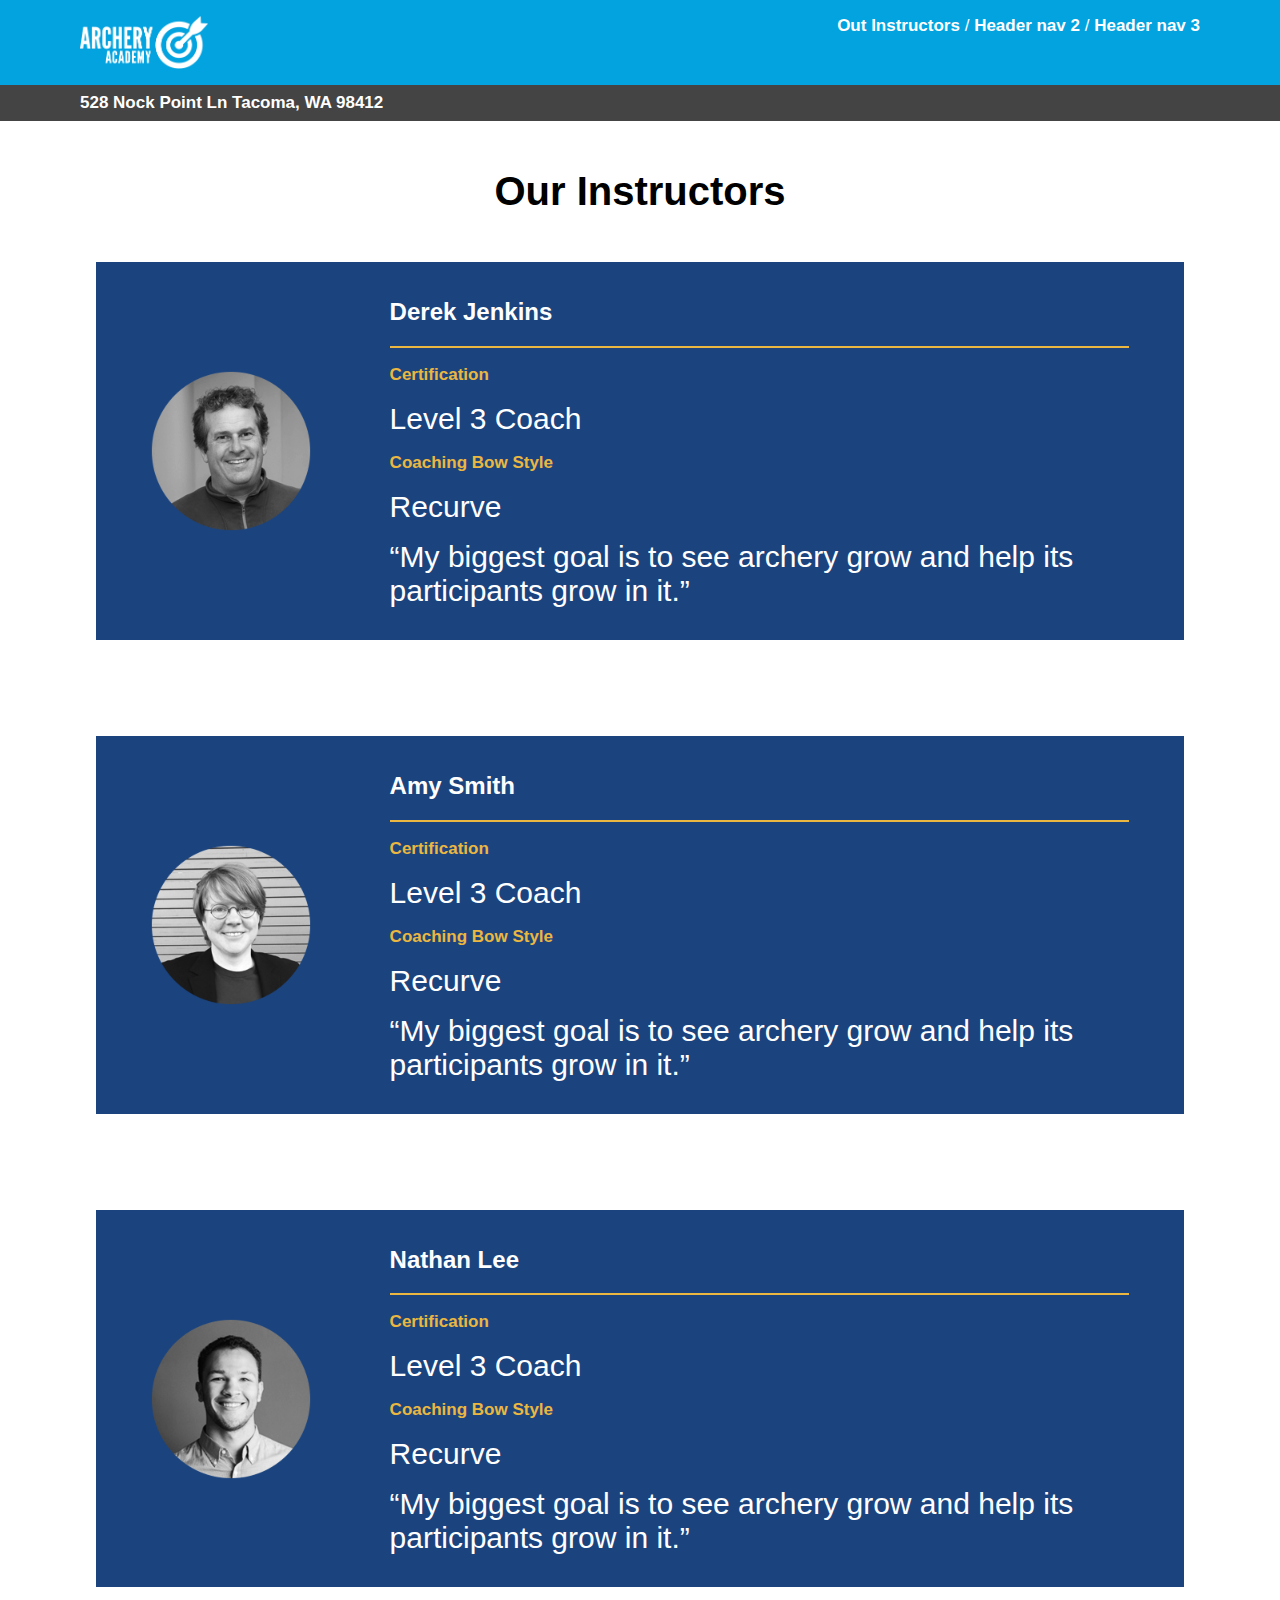
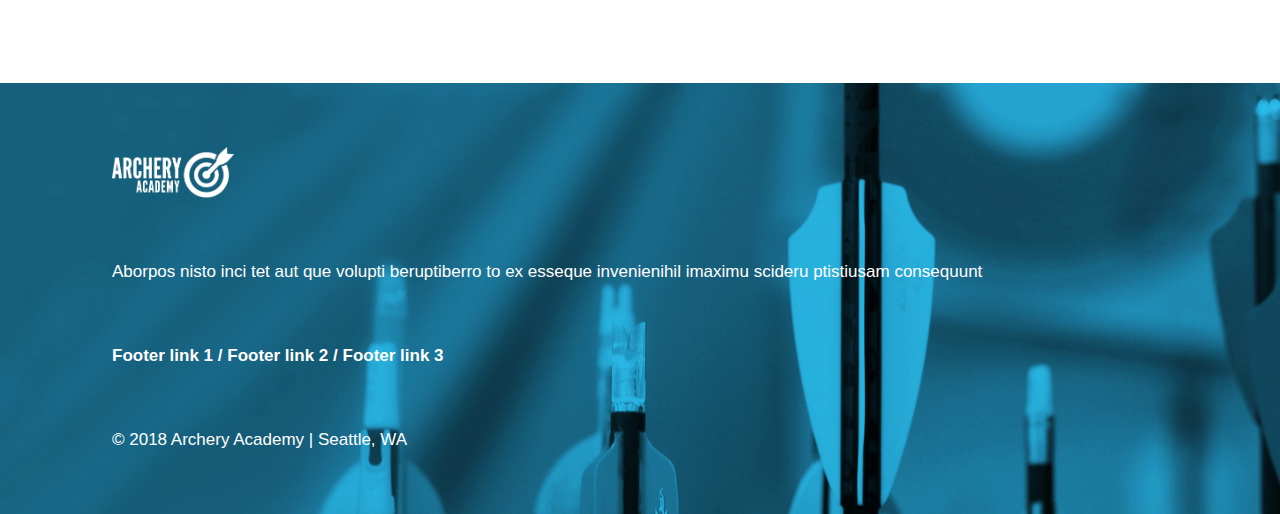
==== instructors.html @ af5391a8 "Added Instructors Page" ====
<!DOCTYPE html>
<html lang="en" dir="ltr">
  <head>
    <meta charset="utf-8">
    <title>Archery Academy</title>
    <link rel="stylesheet" href="styles/style.css">
  </head>
  <body>

    <header>
      <nav>
        <img class="logo" src="images/archeryAcademy-logo-white.png" alt="white logo with text on the left that states Archery Academy and on the right a white arrow stuck inside a white target">
        <ul>
          <li><a href="instructors.html">
              <h3>Out Instructors</h3>
            </a></li>
          <li><a href="#">
              <h3>Header nav 2</h3>
            </a></li>
          <li><a href="#">
              <h3>Header nav 3</h3>
            </a></li>
        </ul>
      </nav>

      <section id="address">
        <h3>528 Nock Point Ln Tacoma, WA 98412</h3>
      </section>
    </header>

    <section class="instructors">
    <h1>Our Instructors</h1>
    <section class="instructor">
      <img src="images/instructor-bio-image1.png" alt="Circular Image of Derek Jenkins">
      <article class="instructor-description">
        <h2>Derek Jenkins</h2>
        <hr>
        <article class="instructor-fact">
          <h3>Certification</h3>
          <p class="callout">Level 3 Coach</p>
        </article>
        <article class="instructor-fact">
          <h3>Coaching Bow Style</h3>
          <p class="callout">Recurve</p>
        </article>
        <article class="instructor-fact">
          <blockquote>My biggest goal is to see archery grow and help its participants grow in it.</blockquote>
        </article>

      </article>
    </section>

    <section class="instructor">
      <img src="images/instructor-bio-image2.png" alt="Circular Image of Derek Jenkins">
      <article class="instructor-description">
        <h2>Amy Smith</h2>
        <hr>
        <article class="instructor-fact">
          <h3>Certification</h3>
          <p class="callout">Level 3 Coach</p>
        </article>
        <article class="instructor-fact">
          <h3>Coaching Bow Style</h3>
          <p class="callout">Recurve</p>
        </article>
        <article class="instructor-fact">
          <blockquote>My biggest goal is to see archery grow and help its participants grow in it.</blockquote>
        </article>

      </article>
    </section>

    <section class="instructor">
      <img src="images/instructor-bio-image3.png" alt="Circular Image of Derek Jenkins">
      <article class="instructor-description">
        <h2>Nathan Lee</h2>
        <hr>
        <article class="instructor-fact">
          <h3>Certification</h3>
          <p class="callout">Level 3 Coach</p>
        </article>
        <article class="instructor-fact">
          <h3>Coaching Bow Style</h3>
          <p class="callout">Recurve</p>
        </article>
        <article class="instructor-fact">
          <blockquote>My biggest goal is to see archery grow and help its participants grow in it.</blockquote>
        </article>

      </article>
    </section>
  </section>

    <footer>
      <img src="images/archeryAcademy-logo-white.png" alt="white logo with text on the left that states Archery Academy and on the right a white arrow stuck inside a white target">
      <p>Aborpos nisto inci tet aut que volupti beruptiberro to ex esseque invenienihil imaximu scideru ptistiusam consequunt</p>
      <nav>
        <ul>
          <li><a href="#">Footer link 1</a></li>
          <li><a href="#">Footer link 2</a></li>
          <li><a href="#">Footer link 3</a></li>
        </ul>
      </nav>
      <p>&copy; 2018 Archery Academy | Seattle, WA</p>
    </footer>
  </body>
</html>
---- styles/style.css ----
body {
  font-family: Arial;
  font-style: regular;
  font-size: 17px;
  margin: 0;
  padding: 0;
}

h1 {
  font-family: Arial;
  font-style: bold;
  font-size: 40px;
  margin: 0;
}

h2 {
  font-family: Arial;
  font-style: bold;
  font-size: 24px;
}

h3 {
  font-family: Arial;
  font-style: bold;
  font-size: 17px;
}

blockquote, .callout {
  font-family: Arial;
  font-size: 30px;
  margin: 0;
}

blockquote::before {
  content: open-quote;
}

blockquote::after {
  content: close-quote;
}


header nav {
  background-color: rgb(3, 163, 223);
  display: flex;
  flex-flow: row nowrap;
  justify-content: space-between;
  align-items: flex-start;
}

header nav ul {
  margin: 1rem 5rem;
}

nav ul li{
  list-style: none;
  display: inline;
}

nav ul li h3 {
  display: inline;
}

nav ul li:after {
  color: white;
  content: " / ";
}

nav ul li:last-child:after {
  color: white;
  content: "";
}

nav ul li a {
  text-decoration: none;
  color: white;
}

nav img {
  width: 10%;
  margin: 1rem 5rem;
}

#address h3 {
  margin:0;
  padding: 0.5rem 5rem;
}

#address {
  background-color: rgb(68, 68 ,68);
  color: white;
}

.main-content {
  display: flex;
  flex-flow: row wrap;
  justify-content: space-around;
  margin: 3rem;
}

.description {
  width: 40%;
}

.instructors {
  clear: both;
}

aside {
  width: 25%;
  border-top: 15px solid rgb(3, 163, 223);
  color: rgb(3, 163, 223);
}

aside hr {
  background-color: rgb(3, 163, 223);
  height: 1px;
  border: none;
}


.instructors {
  display: flex;
  flex-flow: column nowrap;
  justify-content: center;
  align-items: center;
  margin: 3rem;
}

.instructor {
  display: flex;
  flex-flow: row wrap;
  justify-content: space-around;
  background-color: rgb(27, 68, 127);
  margin: 3rem;
  padding: 1rem;
}

.instructor img {
  width: 10rem;
  height: 10rem;
  align-self: center;
}

.instructor-description {
  color: white;
}

.instructor-description {
  width: 70%;
}

.instructor-description hr {
  background-color: rgb(236, 183, 64);
  border: none;
  height: 2px;
}

.instructor-description h3 {
  color: rgb(236, 183, 64);
}

.instructor-fact {
  margin: 1rem 0rem;
}

footer {
  clear: both;
  background-image: url("../images/footerImage.jpg");
  display: flex;
  flex-flow: column nowrap;
  justify-content: space-around;
  align-items: flex-start;
  color: white;
  padding: 2rem;
}

footer img {
  width: 10%;
}

footer ul {
  margin: 0;
  padding: 0;
  font-weight: bold;
}

footer > * {
  margin: 2rem 5rem;
}

.quote {
  display: flex;
  flex-flow: row wrap;
  justify-content: center;
  align-items: center;
  text-align: center;
  margin: 10rem;
}

.quote blockquote{
  width: 60%;
}
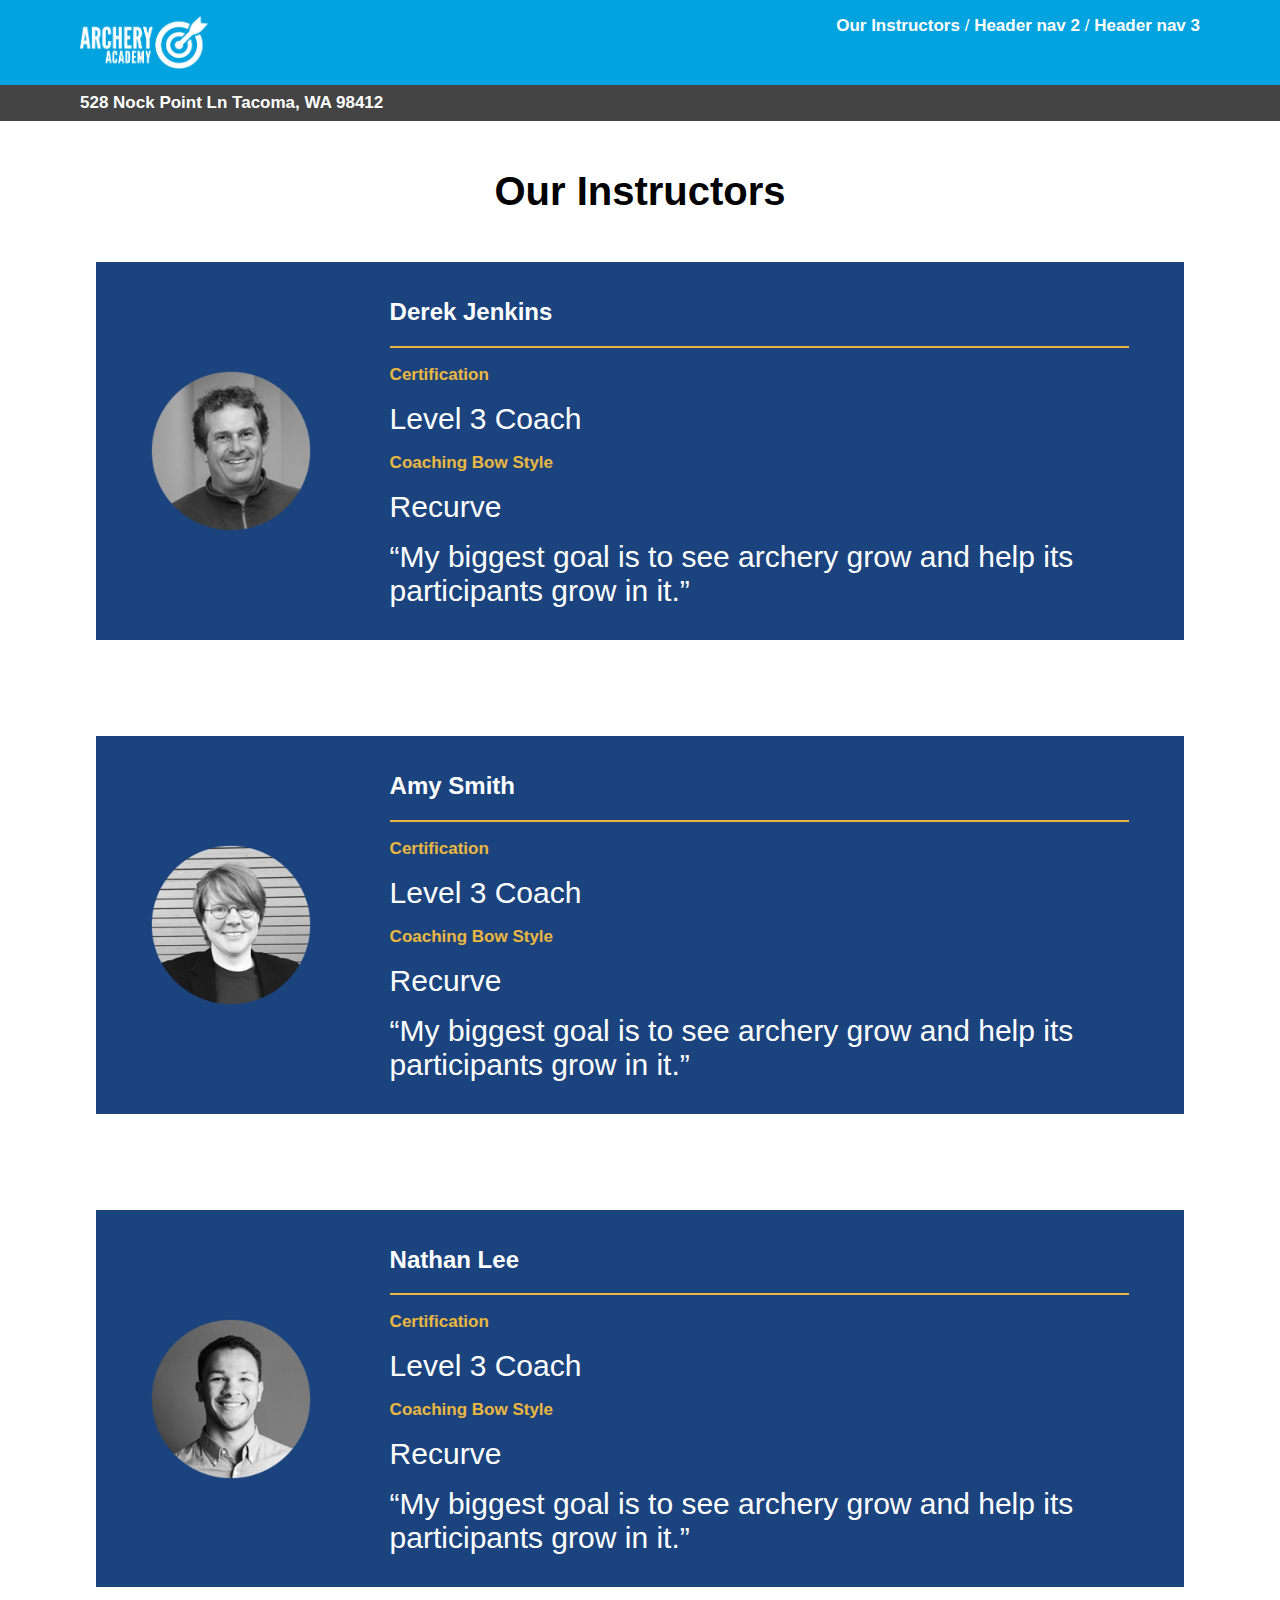
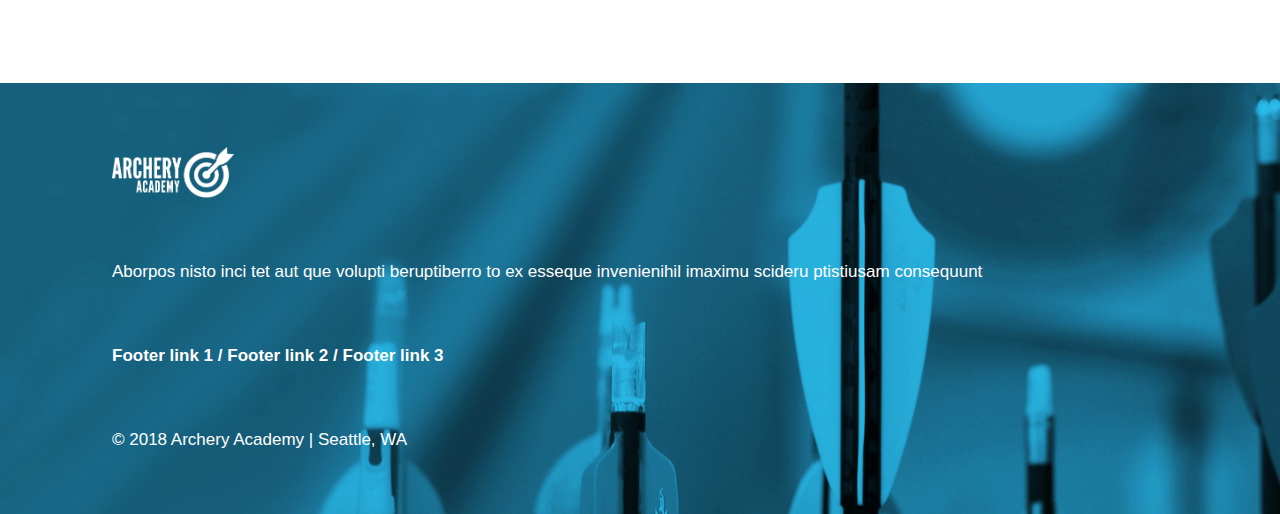
==== commit 9d63ea7b: "Spelling Errors Fixed" ====
--- a/instructors.html
+++ b/instructors.html
@@ -12,7 +12,7 @@
         <img class="logo" src="images/archeryAcademy-logo-white.png" alt="white logo with text on the left that states Archery Academy and on the right a white arrow stuck inside a white target">
         <ul>
           <li><a href="instructors.html">
-              <h3>Out Instructors</h3>
+              <h3>Our Instructors</h3>
             </a></li>
           <li><a href="#">
               <h3>Header nav 2</h3>
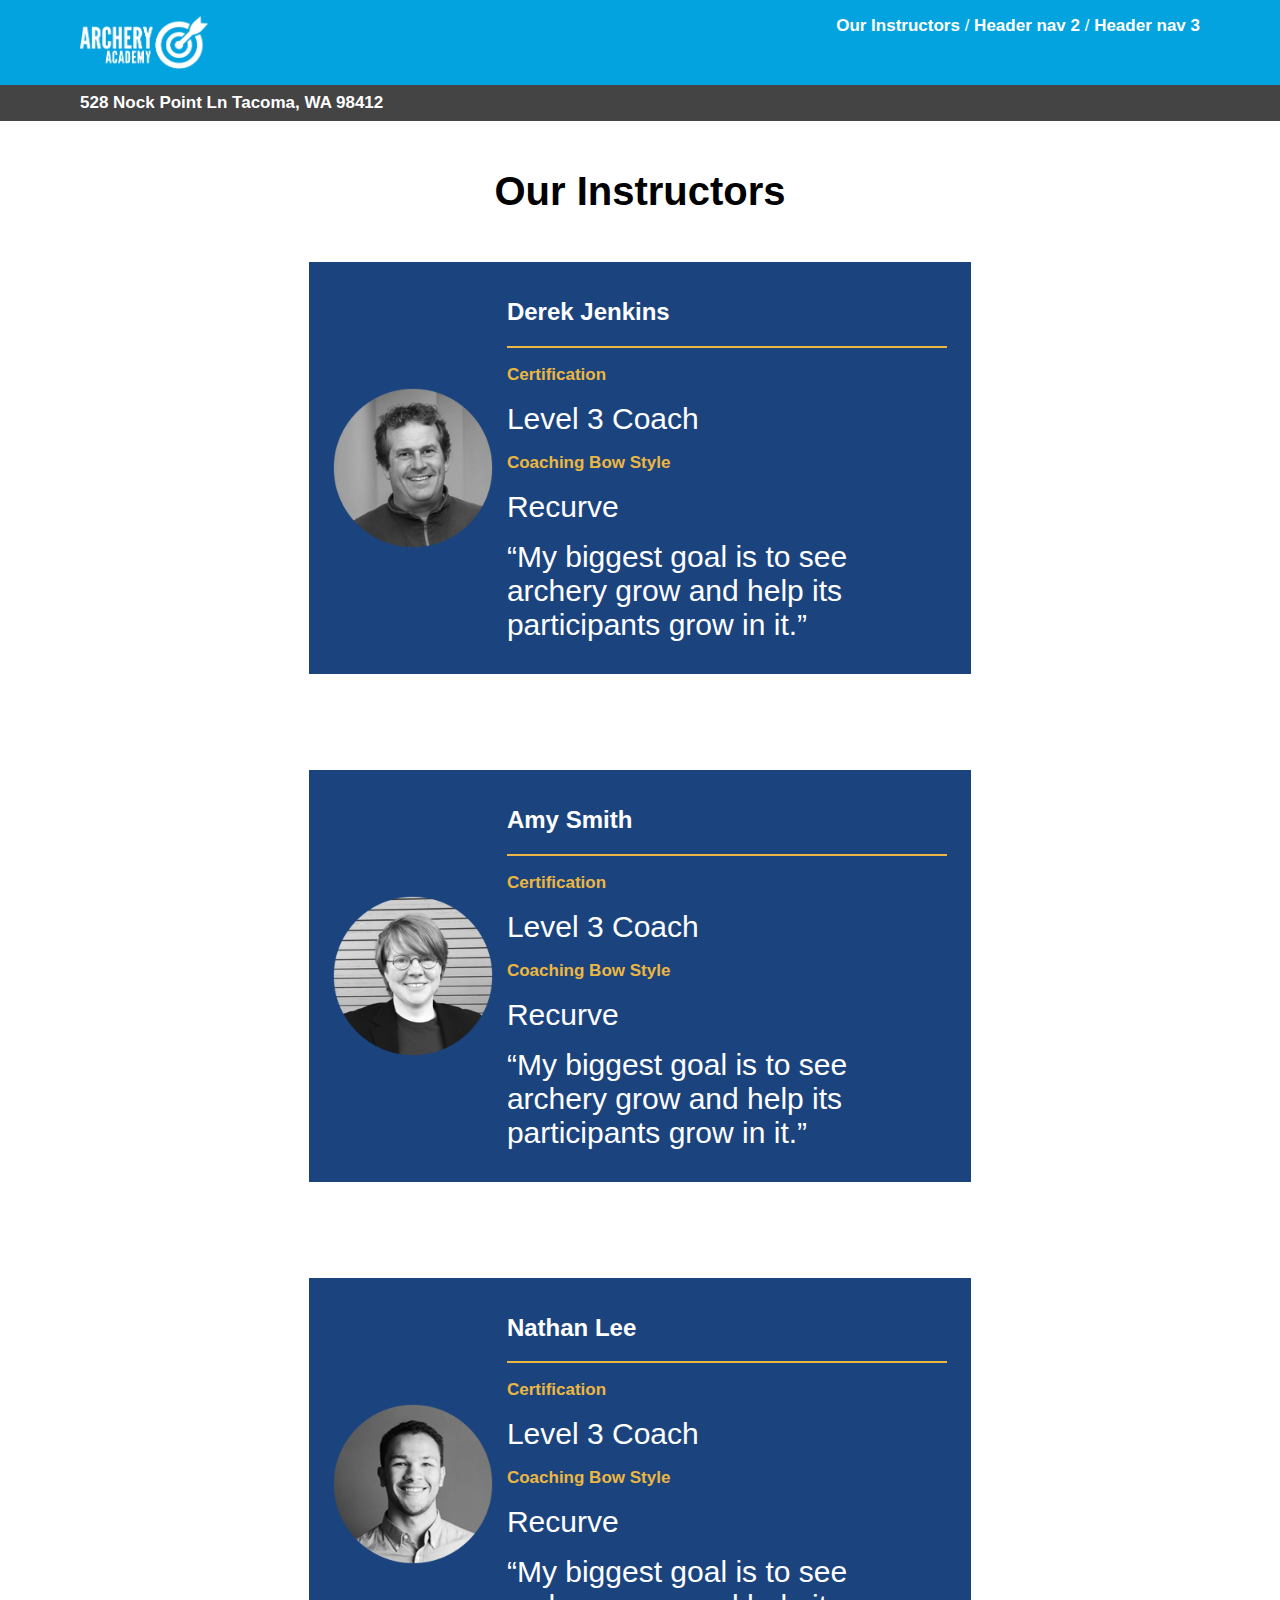
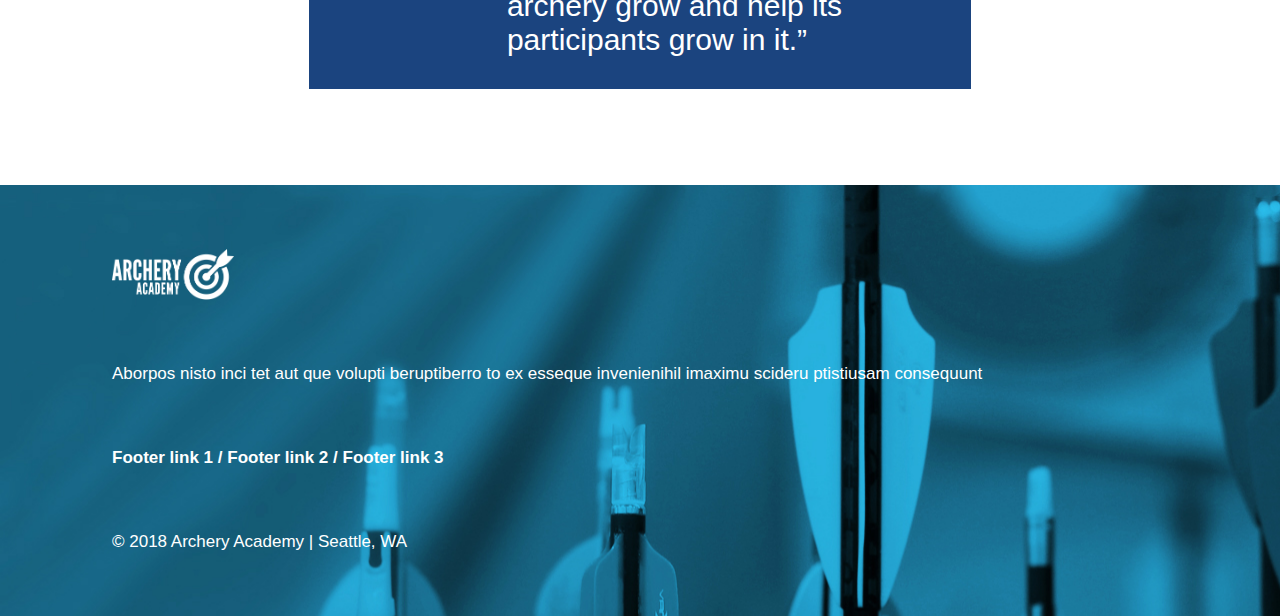
==== commit f9762e8a: "Implement Grid into Instructors" ====
--- a/instructors.html
+++ b/instructors.html
@@ -1,12 +1,14 @@
 <!DOCTYPE html>
 <html lang="en" dir="ltr">
-  <head>
-    <meta charset="utf-8">
-    <title>Archery Academy</title>
-    <link rel="stylesheet" href="styles/style.css">
-  </head>
-  <body>
 
+<head>
+  <meta charset="utf-8">
+  <title>Archery Academy</title>
+  <link rel="stylesheet" href="styles/style.css">
+</head>
+
+<body>
+  <div class="grid-container">
     <header>
       <nav>
         <img class="logo" src="images/archeryAcademy-logo-white.png" alt="white logo with text on the left that states Archery Academy and on the right a white arrow stuck inside a white target">
@@ -28,68 +30,68 @@
       </section>
     </header>
 
-    <section class="instructors">
-    <h1>Our Instructors</h1>
-    <section class="instructor">
-      <img src="images/instructor-bio-image1.png" alt="Circular Image of Derek Jenkins">
-      <article class="instructor-description">
-        <h2>Derek Jenkins</h2>
-        <hr>
-        <article class="instructor-fact">
-          <h3>Certification</h3>
-          <p class="callout">Level 3 Coach</p>
+    <main class="instructors">
+      <h1>Our Instructors</h1>
+      <section class="instructor">
+        <img src="images/instructor-bio-image1.png" alt="Circular Image of Derek Jenkins">
+        <article class="instructor-description">
+          <h2>Derek Jenkins</h2>
+          <hr>
+          <article class="instructor-fact">
+            <h3>Certification</h3>
+            <p class="callout">Level 3 Coach</p>
+          </article>
+          <article class="instructor-fact">
+            <h3>Coaching Bow Style</h3>
+            <p class="callout">Recurve</p>
+          </article>
+          <article class="instructor-fact">
+            <blockquote>My biggest goal is to see archery grow and help its participants grow in it.</blockquote>
+          </article>
+
         </article>
-        <article class="instructor-fact">
-          <h3>Coaching Bow Style</h3>
-          <p class="callout">Recurve</p>
+      </section>
+
+      <section class="instructor">
+        <img src="images/instructor-bio-image2.png" alt="Circular Image of Derek Jenkins">
+        <article class="instructor-description">
+          <h2>Amy Smith</h2>
+          <hr>
+          <article class="instructor-fact">
+            <h3>Certification</h3>
+            <p class="callout">Level 3 Coach</p>
+          </article>
+          <article class="instructor-fact">
+            <h3>Coaching Bow Style</h3>
+            <p class="callout">Recurve</p>
+          </article>
+          <article class="instructor-fact">
+            <blockquote>My biggest goal is to see archery grow and help its participants grow in it.</blockquote>
+          </article>
+
         </article>
-        <article class="instructor-fact">
-          <blockquote>My biggest goal is to see archery grow and help its participants grow in it.</blockquote>
+      </section>
+
+      <section class="instructor">
+        <img src="images/instructor-bio-image3.png" alt="Circular Image of Derek Jenkins">
+        <article class="instructor-description">
+          <h2>Nathan Lee</h2>
+          <hr>
+          <article class="instructor-fact">
+            <h3>Certification</h3>
+            <p class="callout">Level 3 Coach</p>
+          </article>
+          <article class="instructor-fact">
+            <h3>Coaching Bow Style</h3>
+            <p class="callout">Recurve</p>
+          </article>
+          <article class="instructor-fact">
+            <blockquote>My biggest goal is to see archery grow and help its participants grow in it.</blockquote>
+          </article>
+
         </article>
-
-      </article>
-    </section>
-
-    <section class="instructor">
-      <img src="images/instructor-bio-image2.png" alt="Circular Image of Derek Jenkins">
-      <article class="instructor-description">
-        <h2>Amy Smith</h2>
-        <hr>
-        <article class="instructor-fact">
-          <h3>Certification</h3>
-          <p class="callout">Level 3 Coach</p>
-        </article>
-        <article class="instructor-fact">
-          <h3>Coaching Bow Style</h3>
-          <p class="callout">Recurve</p>
-        </article>
-        <article class="instructor-fact">
-          <blockquote>My biggest goal is to see archery grow and help its participants grow in it.</blockquote>
-        </article>
-
-      </article>
-    </section>
-
-    <section class="instructor">
-      <img src="images/instructor-bio-image3.png" alt="Circular Image of Derek Jenkins">
-      <article class="instructor-description">
-        <h2>Nathan Lee</h2>
-        <hr>
-        <article class="instructor-fact">
-          <h3>Certification</h3>
-          <p class="callout">Level 3 Coach</p>
-        </article>
-        <article class="instructor-fact">
-          <h3>Coaching Bow Style</h3>
-          <p class="callout">Recurve</p>
-        </article>
-        <article class="instructor-fact">
-          <blockquote>My biggest goal is to see archery grow and help its participants grow in it.</blockquote>
-        </article>
-
-      </article>
-    </section>
-  </section>
+      </section>
+    </main>
 
     <footer>
       <img src="images/archeryAcademy-logo-white.png" alt="white logo with text on the left that states Archery Academy and on the right a white arrow stuck inside a white target">
@@ -103,5 +105,8 @@
       </nav>
       <p>&copy; 2018 Archery Academy | Seattle, WA</p>
     </footer>
-  </body>
+  </div>
+
+</body>
+
 </html>
--- a/styles/style.css
+++ b/styles/style.css
@@ -1,6 +1,6 @@
 body {
   font-family: Arial;
-  font-style: regular;
+  font-style: normal;
   font-size: 17px;
   margin: 0;
   padding: 0;
@@ -8,20 +8,20 @@
 
 h1 {
   font-family: Arial;
-  font-style: bold;
+  font-weight: bold;
   font-size: 40px;
   margin: 0;
 }
 
 h2 {
   font-family: Arial;
-  font-style: bold;
+  font-weight: bold;
   font-size: 24px;
 }
 
 h3 {
   font-family: Arial;
-  font-style: bold;
+  font-weight: bold;
   font-size: 17px;
 }
 
@@ -39,6 +39,20 @@
   content: close-quote;
 }
 
+
+.grid-container {
+  width: 100%;
+  height: 100%;
+  display: grid;
+  grid-template-columns: repeat(12, 1fr);
+  grid-template-rows: auto auto auto auto auto auto;
+  justify-content: space-evenly;
+}
+
+header {
+  grid-column: 1/span 12;
+  grid-row: 1/2;
+}
 
 header nav {
   background-color: rgb(3, 163, 223);
@@ -91,25 +105,27 @@
   color: white;
 }
 
-.main-content {
+main {
   display: flex;
   flex-flow: row wrap;
   justify-content: space-around;
-  margin: 3rem;
-}
-
-.description {
-  width: 40%;
+  margin: 3rem 0;
+  grid-column: 2/7;
+  /* grid-row: -2/3 */
 }
 
 .instructors {
   clear: both;
 }
 
+
+
 aside {
-  width: 25%;
+  /* width: 25%; */
+  grid-column: 8/11;
   border-top: 15px solid rgb(3, 163, 223);
   color: rgb(3, 163, 223);
+  margin: 3rem 0;
 }
 
 aside hr {
@@ -125,6 +141,7 @@
   justify-content: center;
   align-items: center;
   margin: 3rem;
+  grid-column: 3/11;
 }
 
 .instructor {
@@ -173,6 +190,8 @@
   align-items: flex-start;
   color: white;
   padding: 2rem;
+  grid-column: 1/span 12;
+  /* grid-row: -2/-1; */
 }
 
 footer img {
@@ -195,7 +214,9 @@
   justify-content: center;
   align-items: center;
   text-align: center;
-  margin: 10rem;
+  /* margin: 10rem; */
+  grid-column: 3/11;
+  margin: 8rem 0;
 }
 
 .quote blockquote{
